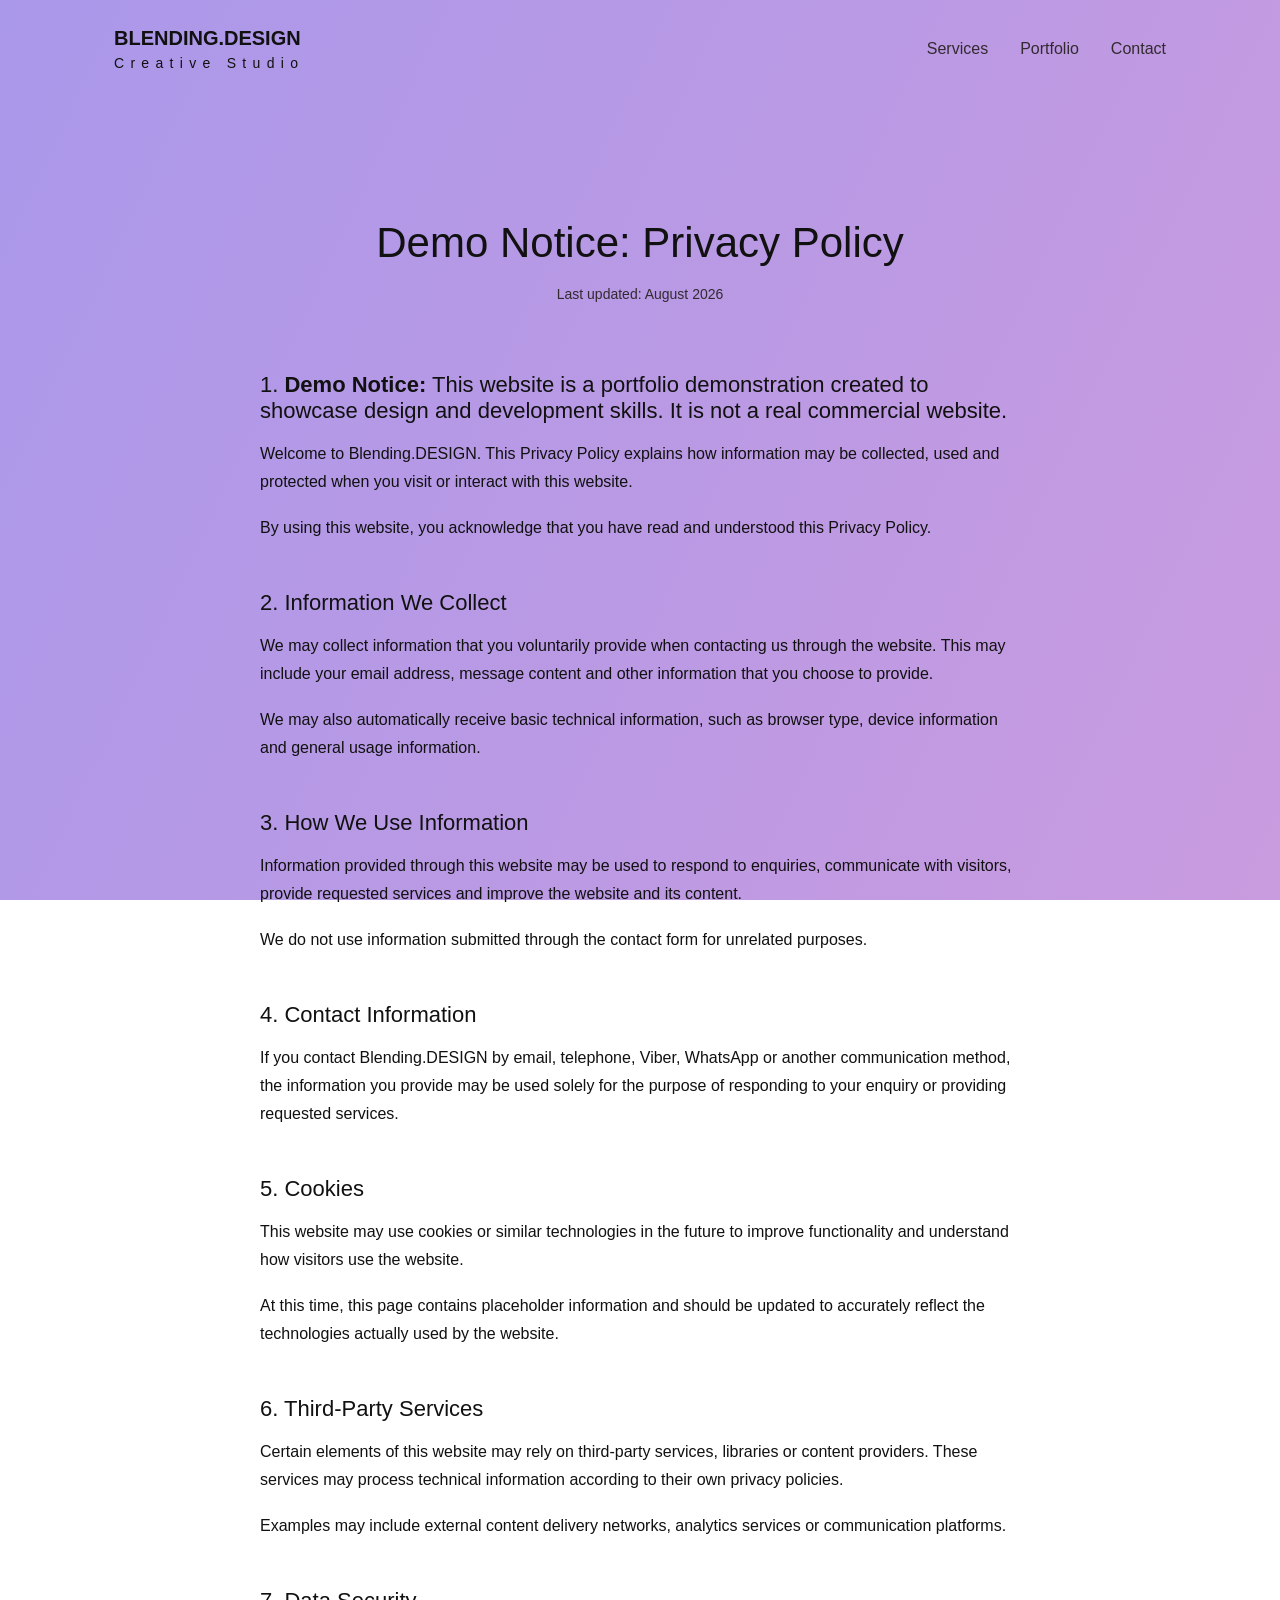
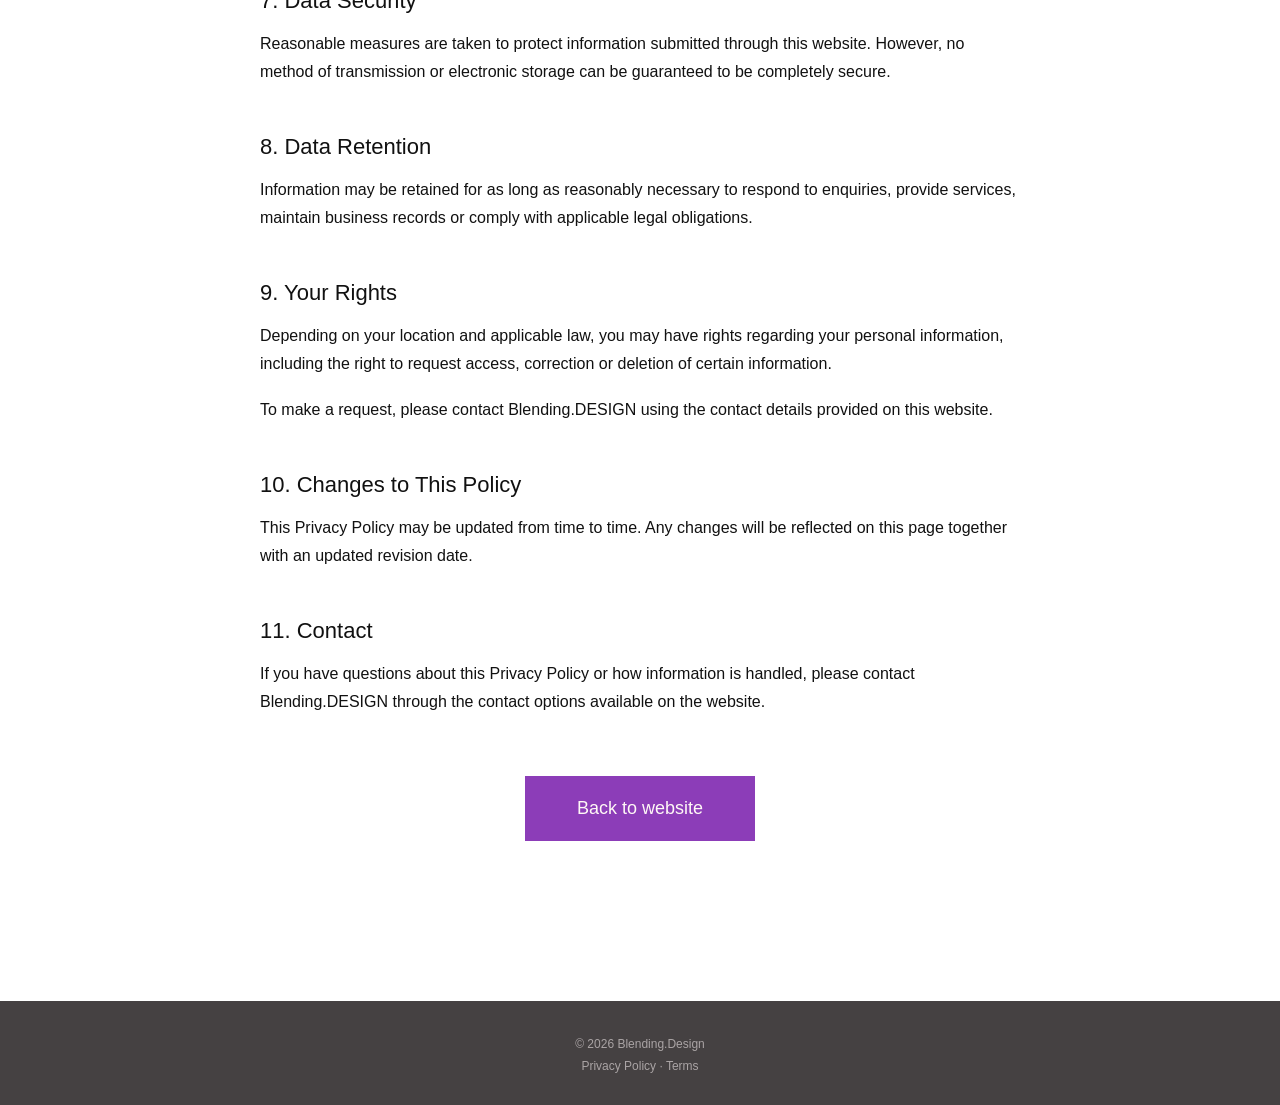
==== privacy.html @ 4c720d29 "refactor" ====
<!doctype html>
<html lang="en">
  <head>
    <meta charset="utf-8" />
    <meta name="viewport" content="width=device-width, initial-scale=1" />

    <title>Privacy Policy — Blending.DESIGN</title>

    <meta
      name="description"
      content="Privacy Policy for Blending.DESIGN."
    />

    <link rel="stylesheet" href="styles.css" />
  </head>

  <body>

    <!-- Header -->
    <header class="header-cnt">
      <div class="nav">
        <a class="logo" href="index.html">
          BLENDING.DESIGN
          <span>Creative Studio</span>
        </a>

        <nav>
          <a href="index.html#services">Services</a>
          <a href="index.html#portfolio">Portfolio</a>
          <a href="index.html#contact">Contact</a>
        </nav>
      </div>
    </header>


    <main id="top">

      <!-- Privacy Policy -->
      <section class="section narrow privacy-page">

        <h1> Demo Notice: Privacy Policy</h1>

        <p class="privacy-intro">
          Last updated: August 2026
        </p>


        <div class="privacy-content">

          <h2>1. <strong>Demo Notice:</strong> This website is a portfolio demonstration
                created to showcase design and development skills. It is not a real
                commercial website.</h2>

          <p>
            Welcome to Blending.DESIGN. This Privacy Policy explains how
            information may be collected, used and protected when you visit
            or interact with this website.
          </p>

          <p>
            By using this website, you acknowledge that you have read and
            understood this Privacy Policy.
          </p>


          <h2>2. Information We Collect</h2>

          <p>
            We may collect information that you voluntarily provide when
            contacting us through the website. This may include your email
            address, message content and other information that you choose
            to provide.
          </p>

          <p>
            We may also automatically receive basic technical information,
            such as browser type, device information and general usage
            information.
          </p>


          <h2>3. How We Use Information</h2>

          <p>
            Information provided through this website may be used to respond
            to enquiries, communicate with visitors, provide requested
            services and improve the website and its content.
          </p>

          <p>
            We do not use information submitted through the contact form for
            unrelated purposes.
          </p>


          <h2>4. Contact Information</h2>

          <p>
            If you contact Blending.DESIGN by email, telephone, Viber,
            WhatsApp or another communication method, the information you
            provide may be used solely for the purpose of responding to your
            enquiry or providing requested services.
          </p>


          <h2>5. Cookies</h2>

          <p>
            This website may use cookies or similar technologies in the
            future to improve functionality and understand how visitors use
            the website.
          </p>

          <p>
            At this time, this page contains placeholder information and
            should be updated to accurately reflect the technologies actually
            used by the website.
          </p>


          <h2>6. Third-Party Services</h2>

          <p>
            Certain elements of this website may rely on third-party
            services, libraries or content providers. These services may
            process technical information according to their own privacy
            policies.
          </p>

          <p>
            Examples may include external content delivery networks,
            analytics services or communication platforms.
          </p>


          <h2>7. Data Security</h2>

          <p>
            Reasonable measures are taken to protect information submitted
            through this website. However, no method of transmission or
            electronic storage can be guaranteed to be completely secure.
          </p>


          <h2>8. Data Retention</h2>

          <p>
            Information may be retained for as long as reasonably necessary
            to respond to enquiries, provide services, maintain business
            records or comply with applicable legal obligations.
          </p>


          <h2>9. Your Rights</h2>

          <p>
            Depending on your location and applicable law, you may have
            rights regarding your personal information, including the right
            to request access, correction or deletion of certain information.
          </p>

          <p>
            To make a request, please contact Blending.DESIGN using the
            contact details provided on this website.
          </p>


          <h2>10. Changes to This Policy</h2>

          <p>
            This Privacy Policy may be updated from time to time. Any changes
            will be reflected on this page together with an updated revision
            date.
          </p>


          <h2>11. Contact</h2>

          <p>
            If you have questions about this Privacy Policy or how
            information is handled, please contact Blending.DESIGN through
            the contact options available on the website.
          </p>

        </div>

        <a class="btn" href="index.html">
          Back to website
        </a>

      </section>

    </main>


    <footer>
      <p>© 2026 Blending.Design</p>

      <p>
        <a href="privacy.html">Privacy Policy</a>
        ·
        <a href="terms.html">Terms</a>
      </p>
    </footer>

    <script src="js/header.js"></script>

  </body>
</html>
---- styles.css ----
:root {
  --background: #b39eea;
  --foreground: #111111;
  --muted-foreground: #322a30;
  --primary: #8c3db8;
  --primary-foreground: #fff8f6;
  --input: rgba(255, 226, 216, 0.72);
  --border: rgba(17, 17, 17, 0.48);
  --radius: 0;
  --font: "Helvetica Neue", Arial, sans-serif;
  --content-width: 1100px;
}

* {
  box-sizing: border-box;
}

html,
body {
  overflow-x: clip;
}

body {
  margin: 0;
  font-family: var(--font);
  color: var(--foreground);
  background: linear-gradient(115deg, #aa98ea 0%, #c99bdf 100%);
  background-attachment: fixed;
}

a {
  color: inherit;
  text-decoration: none;
}

.phone-modal {
  position: fixed;
  inset: 0;
  z-index: 20;
  display: grid;
  place-items: center;
  padding: 24px;
  background: rgba(17, 17, 17, 0.58);
}
.phone-modal[hidden] {
  display: none;
}
.phone-modal-card {
  width: min(100%, 420px);
  padding: 32px;
  background: var(--background);
  color: var(--foreground);
}
.phone-modal-card h2 {
  text-align: left;
  font-size: 24px;
}
.phone-modal-card p {
  margin: 12px 0 24px;
  font-size: 14px;
}
.phone-modal-card label {
  display: block;
  font-size: 14px;
}
.phone-modal-card input {
  width: 100%;
  margin-top: 8px;
  padding: 14px;
  border: 0;
  border-radius: var(--radius);
  font: inherit;
}
.phone-modal-card .btn.block {
  margin-top: 16px;
}
.goverlay {
  background: rgba(0, 0, 0, 0.45) !important;
  backdrop-filter: blur(14px);
  -webkit-backdrop-filter: blur(14px);
}

.header-cnt {
  isolation: isolate;
  position: sticky;
  top: 0;
  z-index: 10;
}
.nav {
  width: min(100%, var(--content-width));
  max-width: var(--content-width);
  margin: 0 auto;
  padding: 28px 24px;
  background-color: transparent;
  transition: background-color 250ms ease, box-shadow 250ms ease;
  display: flex;
  align-items: center;
  justify-content: space-between;
}
.nav::before {
  content: "";
  position: absolute;
  inset: 0;
  z-index: 0;
  background-color: transparent;
  transition: background-color 250ms ease, box-shadow 250ms ease;
}
.nav.is-scrolled {
  background-color: transparent;
}
.nav.is-scrolled::before {
  background-color: #ead7f8;
  box-shadow: 0 2px 12px rgba(17, 17, 17, 0.12);
}
.nav > * {
  position: relative;
  z-index: 1;
}

.logo {
  font-size: 20px;
  font-weight: 700;
  letter-spacing: 0;
  line-height: 1;
}
.logo span {
  display: block;
  margin-top: 8px;
  font-size: 14px;
  font-weight: 400;
  width: 100%;
  letter-spacing: 0.45em;
  text-align: left;
  text-align-last: auto;
  white-space: nowrap;
}
.nav nav {
  display: flex;
  gap: 32px;
  font-size: 16px;
  color: var(--muted-foreground);
}
.nav nav a:hover {
  color: var(--foreground);
}
.languages {
  color: var(--primary);
}
.languages a + a {
  margin-left: 4px;
}

.hero {
  position: relative;
  width: min(100%, var(--content-width));
  max-width: var(--content-width);
  margin: 0 auto;
  padding: 220px 24px 190px;
  text-align: center;
}

.blob {
  position: absolute;
  left: -60px;
  top: 130px;
  width: 160px;
  height: 160px;
  border-radius: 50%;
  background: rgba(190, 163, 237, 0.7);
  clip-path: polygon(
    0 0,
    100% 0,
    100% 55%,
    55% 55%,
    55% 100%,
    0 100%
  );
  filter: blur(12px);
  opacity: 1;
}
.hero h1 {
  position: relative;
  margin: 0;
  font-size: 40px;
  font-weight: 500;
  line-height: 1.3;
  letter-spacing: -0.01em;
}
.hero p {
  position: relative;
  max-width: 440px;
  margin: 28px auto 0;
  font-size: 20px;
  color: var(--foreground);
}

.btn {
  position: relative;
  display: inline-block;
  margin-top: 68px;
  padding: 22px 52px;
  background: var(--primary);
  color: var(--primary-foreground);
  border: 0;
  border-radius: var(--radius);
  font-size: 18px;
  text-transform: none;
  letter-spacing: 0;
  cursor: pointer;
  font-family: inherit;
}
.btn:hover {
  opacity: 0.9;
}
.btn.block {
  display: block;
  width: 100%;
  margin-top: 20px;
  padding: 16px;
  font-size: 16px;
}

.section {
  width: min(100%, var(--content-width));
  max-width: var(--content-width);
  margin: 0 auto;
  padding: 0 24px 170px;
}
.section.narrow {
  max-width: var(--content-width);
}
h2 {
  text-align: center;
  font-size: 38px;
  margin: 0;
}

.accordion {
  margin-top: 52px;
  width: 100%;
}
details {
  border-bottom: 0;
}
summary {
  list-style: none;
  cursor: pointer;
  padding: 16px 0;
  font-size: 16px;
  font-style: italic;
  display: flex;
  justify-content: space-between;
  align-items: center;
  border-bottom: 1px solid var(--border);
}
summary::-webkit-details-marker {
  display: none;
}
summary::after {
  content: "";
  width: 7px;
  height: 7px;
  border-right: 1px solid var(--foreground);
  border-bottom: 1px solid var(--foreground);
  transform: rotate(45deg) translateY(-3px);
  color: var(--muted-foreground);
}
details[open] summary::after {
  transform: rotate(225deg) translate(-1px, -1px);
}
.service-list {
  margin: 0;
  padding: 12px 0 28px 22px;
  font-size: 14px;
  line-height: 1.7;
  color: var(--foreground);
}
.service-list-wrap {
  overflow: hidden;
  height: 0;
  transition: height 350ms ease;
}

#services h2 {
  font-size: 24px;
}

#contact {
  min-width: 0;
  overflow: hidden;
}

.carousel {
  --arrow-space: 0px;
  display: grid;
  grid-template-columns: max-content minmax(0, 1fr) max-content;
  column-gap: 12px;
  width: calc(100% + (var(--arrow-space) * 2));
  margin: 40px 0 0 calc(var(--arrow-space) * -1);
}
.track {
  display: grid;
  width: 100%;
  grid-template-columns: repeat(3, 1fr);
  gap: 12px;
}
.track img {
  width: 100%;
  height: 100%;
  min-width: 0;
  min-height: 0;
  object-fit: contain;
  border-radius: var(--radius);
  display: block;
}
.portfolio-item {
  display: grid;
  place-items: center;
  min-width: 0;
  aspect-ratio: 1 / 1;
  overflow: hidden;
}
.portfolio-item:hover img {
  opacity: 0.85;
}
.gslide-description {
  display: none !important;
}
.gslide-image img {
  aspect-ratio: 1 / 1;
  object-fit: contain;
}
.arrow {
  background: none;
  border: 0;
  font-size: 32px;
  line-height: 1;
  color: var(--muted-foreground);
  cursor: pointer;
  padding: 8px;
}
.arrow:hover {
  color: var(--foreground);
}

.form {
  width: 100%;
  max-width: 650px;
  margin: 32px auto 0;
}
.form label {
  display: block;
  margin-top: 24px;
  font-size: 16px;
  color: var(--foreground);
}
.form input,
.form textarea {
  width: 100%;
  margin-top: 10px;
  padding: 16px 28px;
  font-family: inherit;
  font-size: 16px;
  border: 0;
  border-radius: var(--radius);
  background: #ffffff;
  resize: none;
}
.form input {
  height: 55px;
}
.form textarea {
  height: 140px;
  background: #ead7f8;
}
.form textarea::placeholder {
  color: #d5bde9;
}
.form input:focus,
.form textarea:focus {
  outline: 2px solid var(--primary);
}

.email {
  background: #ead7f8 !important;
}

.contact-icons {
  width: min(100%, var(--content-width));
  margin: 0 auto;
  display: flex;
  justify-content: center;
  gap: 64px;
  padding: 0 24px 80px;
  text-align: center;
  font-size: 16px;
  color: var(--muted-foreground);
}
.contact-icons p {
  margin: 0 0 12px;
}
.icon {
  display: inline-flex;
  align-items: center;
  justify-content: center;
  width: 56px;
  height: 56px;
  border-radius: var(--radius);
  background: var(--primary);
  color: var(--primary-foreground);
  font-size: 28px;
  font-weight: 700;
}
.icon img {
  width: 36px;
  height: 36px;
  object-fit: contain;
}
.chat-viber {
  background: var(--primary);
}
.chat-viber img {
  width: 56px;
  height: 56px;
}
.icon-row {
  display: inline-flex;
  gap: 8px;
}

footer {
  background: #454142;
  color: #aaa4a5;
  text-align: center;
  padding: 36px 16px 32px;
  font-size: 12px;
  letter-spacing: 0;
}

footer p {
  margin: 0;
}

footer p + p {
  margin-top: 8px;
}

.privacy-page {
  padding-top: 120px;
  padding-bottom: 160px;
}

.privacy-page > h1 {
  margin: 0;
  text-align: center;
  font-size: 42px;
  font-weight: 500;
  line-height: 1.2;
}

.privacy-intro {
  margin: 18px 0 70px;
  text-align: center;
  font-size: 14px;
  color: var(--muted-foreground);
}

.privacy-content {
  max-width: 760px;
  margin: 0 auto;
}

.privacy-content h2 {
  margin: 48px 0 16px;
  text-align: left;
  font-size: 22px;
  font-weight: 500;
}

.privacy-content h2:first-child {
  margin-top: 0;
}

.privacy-content p {
  margin: 0 0 18px;
  font-size: 16px;
  line-height: 1.75;
  color: var(--foreground);
}

.privacy-page .btn {
  display: block;
  width: fit-content;
  margin: 60px auto 0;
}

@media (max-width: 700px) {
  .privacy-page {
    padding-top: 80px;
    padding-bottom: 100px;
  }

  .privacy-page > h1 {
    font-size: 32px;
  }

  .privacy-intro {
    margin-bottom: 50px;
  }

  .privacy-content h2 {
    font-size: 19px;
    margin-top: 38px;
  }

  .privacy-content p {
    font-size: 15px;
    line-height: 1.7;
  }
}

@media (max-width: 700px) {
  .nav {
    align-items: flex-start;
  }
  .nav nav {
    gap: 12px;
    flex-wrap: wrap;
    justify-content: flex-end;
    font-size: 12px;
  }
  .logo {
    font-size: 15px;
  }
  .logo span {
    font-size: 10px;
  }
  .hero {
    padding-top: 150px;
    padding-bottom: 140px;
  }
  .hero h1 {
    font-size: 30px;
  }
  .hero p {
    font-size: 16px;
  }
  .blob {
    left: -30px;
    top: 80px;
  }
  .carousel {
    position: relative;

    width: 100%;
    margin: 40px 0 0;

    display: block;
  }

  .track {
    width: 100%;
    grid-template-columns: repeat(2, 1fr);
  }

  .arrow {
    position: absolute;
    top: 50%;
    z-index: 2;

    transform: translateY(-50%);

    width: 32px;
    height: 48px;

    display: flex;
    align-items: center;
    justify-content: center;

    padding: 0;
    font-size: 32px;
  }

  .arrow[data-dir="-1"] {
    left: -30px;
  }

  .arrow[data-dir="1"] {
    right: -30px;
  }

  .contact-icons {
    gap: 32px;
  }
}
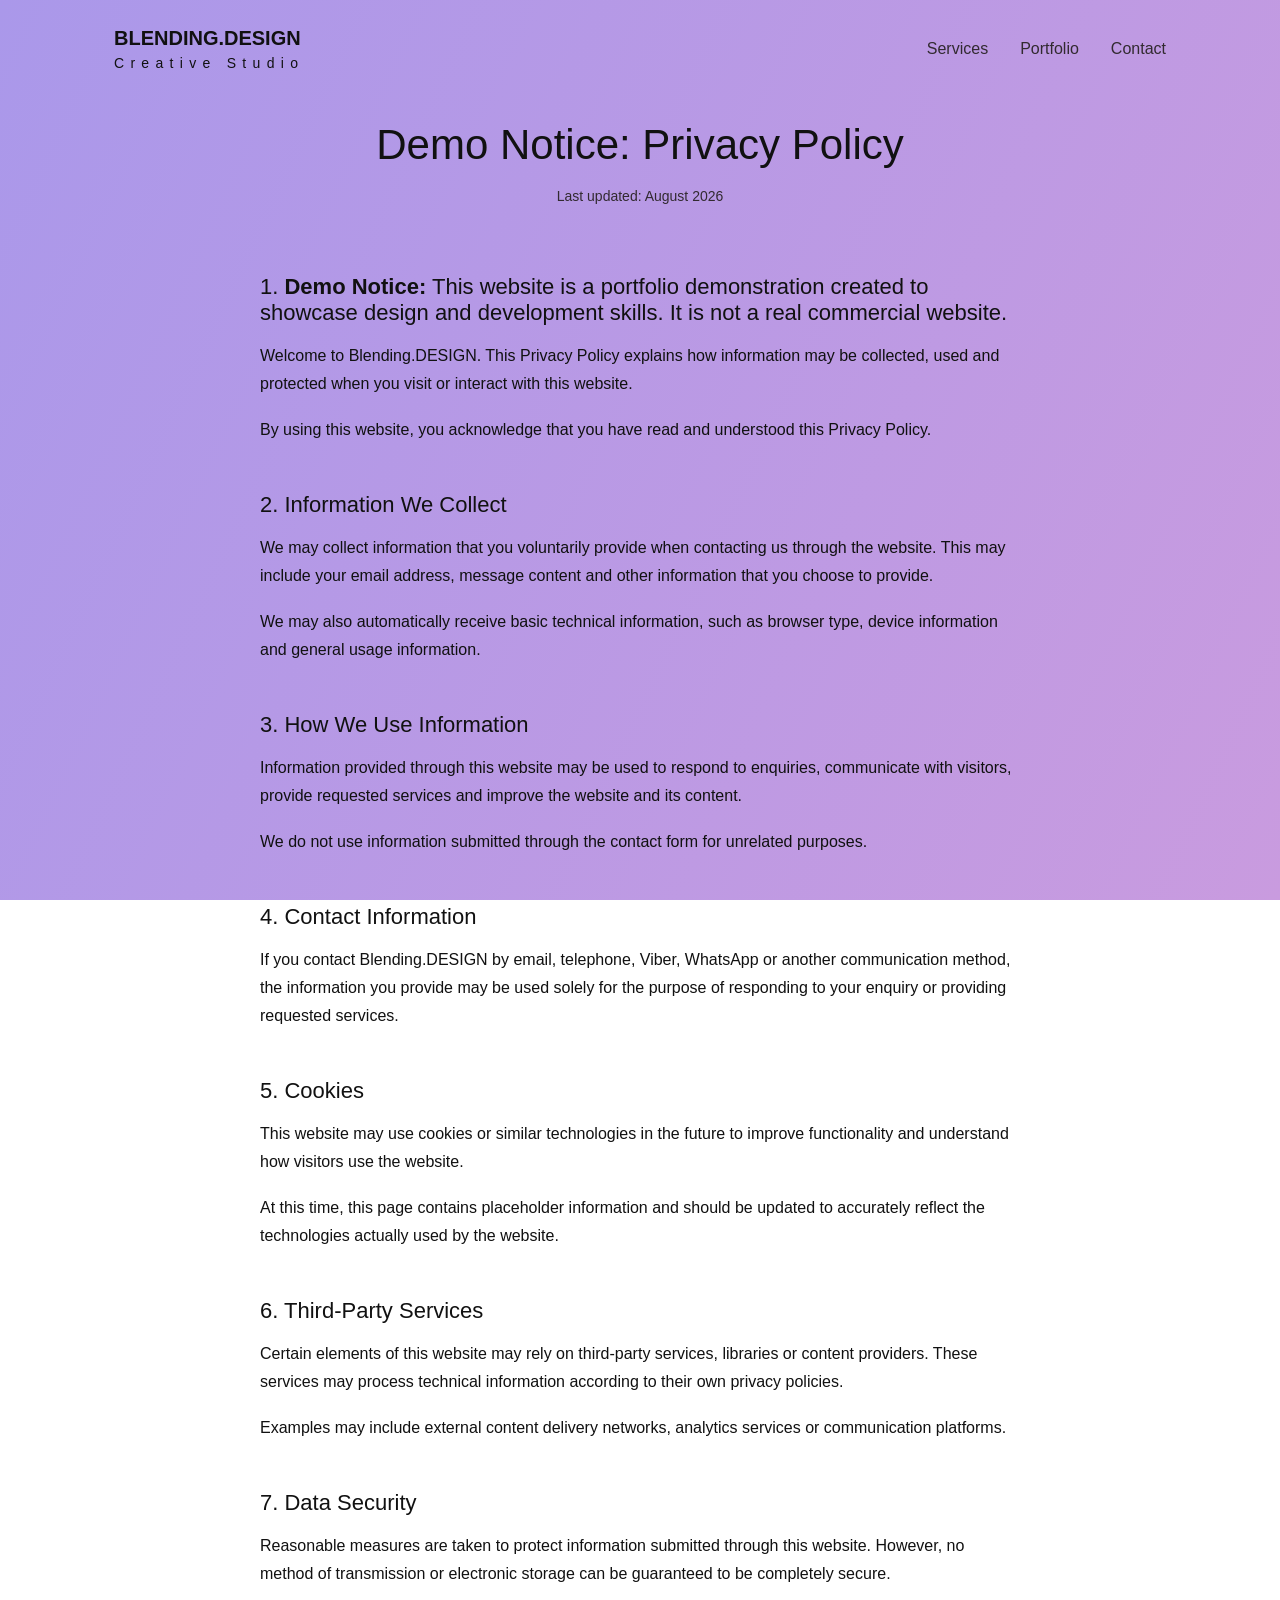
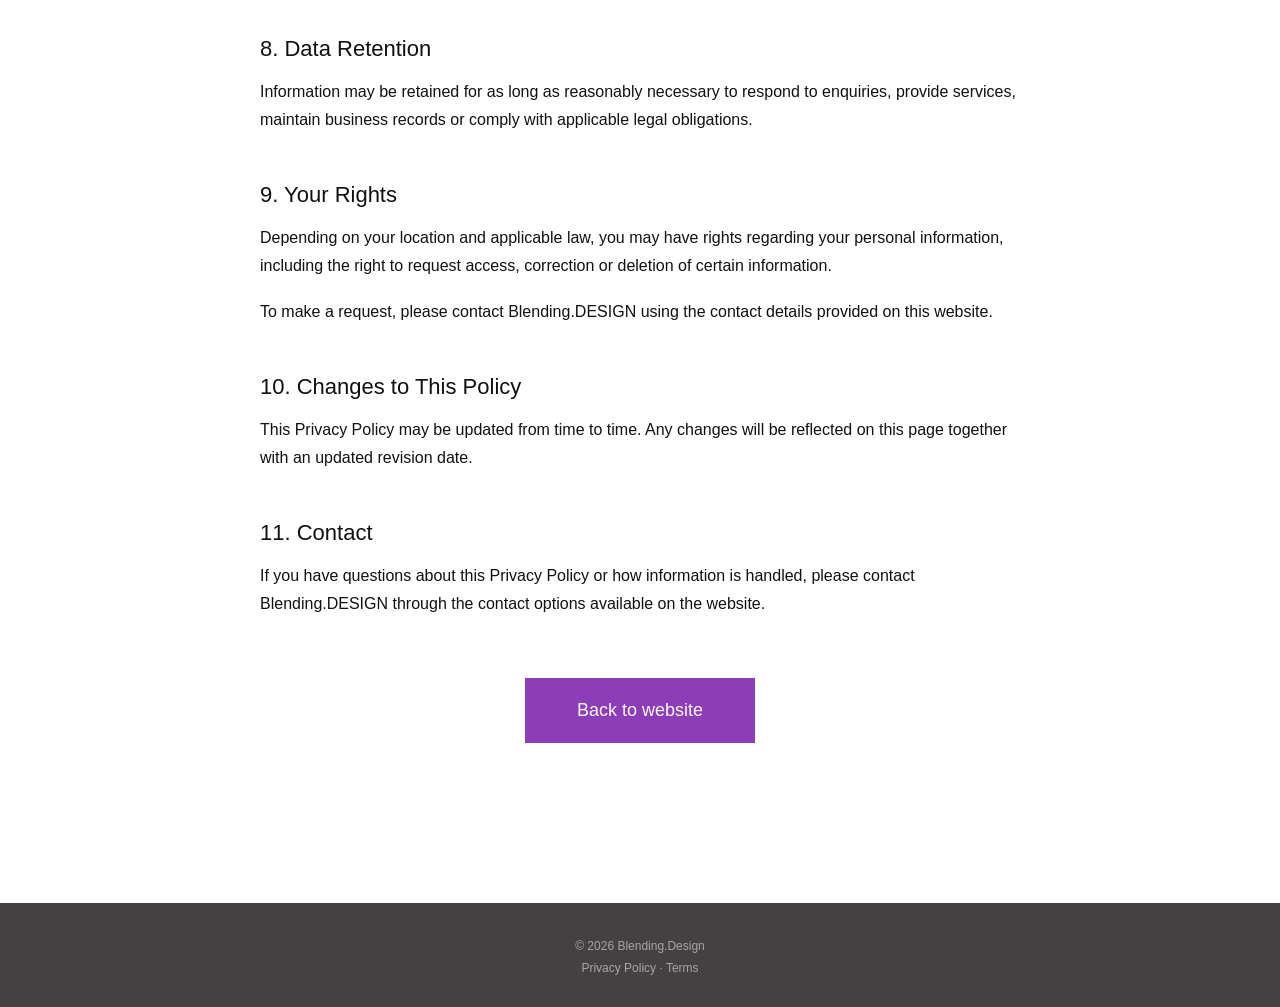
==== commit fd3bcf00: "change gradiant on scroll" ====
--- a/privacy.html
+++ b/privacy.html
@@ -203,7 +203,7 @@
       </p>
     </footer>
 
-    <script src="js/header.js"></script>
+    <script src="js/scroll.js"></script>
 
   </body>
 </html>
--- a/styles.css
+++ b/styles.css
@@ -9,6 +9,110 @@
   --radius: 0;
   --font: "Helvetica Neue", Arial, sans-serif;
   --content-width: 1100px;
+--gradient-angle: 115deg;
+--gradient-left: #aa98ea;
+--gradient-right: #c99bdf;
+
+}
+
+/* =========================
+   DESKTOP HOVERS
+========================= */
+
+@media (min-width: 701px) {
+  /* Base link transition */
+  a {
+    transition:
+      color 180ms ease,
+      opacity 180ms ease;
+  }
+
+  /* =========================
+     NAVIGATION
+  ========================= */
+
+  .nav nav a {
+    position: relative;
+    transition: color 180ms ease;
+  }
+
+  .nav nav a::after {
+    content: "";
+    position: absolute;
+    left: 0;
+    bottom: -6px;
+    width: 100%;
+    height: 1px;
+    background: var(--primary);
+
+    transform: scaleX(0);
+    transform-origin: left;
+    transition: transform 180ms ease;
+  }
+
+  .nav nav a:hover {
+    color: var(--primary);
+  }
+
+  .nav nav a:hover::after {
+    transform: scaleX(1);
+  }
+
+  /* =========================
+     TEXT LINKS
+  ========================= */
+
+  a:not(:has(img)):not(.nav nav a):not(.btn):hover {
+    color: var(--primary);
+  }
+
+  /* =========================
+     IMAGE LINKS
+  ========================= */
+
+  a:has(img):hover {
+    opacity: 0.7;
+  }
+
+  /* =========================
+     LOGO
+  ========================= */
+
+  .logo:hover {
+    color: var(--foreground);
+  }
+
+  /* =========================
+     BUTTONS
+  ========================= */
+
+  .btn {
+    color: var(--primary-foreground);
+
+    transition:
+      background-color 180ms ease,
+      box-shadow 180ms ease,
+      transform 180ms ease;
+  }
+
+  .btn:hover {
+    color: var(--primary-foreground);
+    background-color: #7932a0;
+    box-shadow: 0 6px 18px rgba(140, 61, 184, 0.28);
+    transform: translateY(-2px);
+  }
+
+  /* =========================
+     PORTFOLIO IMAGES
+  ========================= */
+
+  .portfolio-item img {
+    transition: opacity 180ms ease;
+  }
+
+  .portfolio-item:hover img {
+    opacity: 0.7;
+  }
 }
 
 * {
@@ -20,11 +124,60 @@
   overflow-x: clip;
 }
 
+  /* =========================
+     Auto rotation of gradiant
+  ========================= */
+
+/* body {
+  margin: 0;
+  font-family: var(--font);
+  color: var(--foreground);
+
+  background: linear-gradient(
+    115deg,
+    #aa98ea 0%,
+    #c99bdf 100%
+  );
+
+  background-size: 200% 200%;
+  animation: gradientRotate 12s ease-in-out infinite;
+
+  background-attachment: fixed;
+}
+
+@keyframes gradientRotate {
+  0% {
+    background-position: 0% 0%;
+  }
+
+  25% {
+    background-position: 100% 0%;
+  }
+
+  50% {
+    background-position: 100% 100%;
+  }
+
+  75% {
+    background-position: 0% 100%;
+  }
+
+  100% {
+    background-position: 0% 0%;
+  }
+} */
+
 body {
   margin: 0;
   font-family: var(--font);
   color: var(--foreground);
-  background: linear-gradient(115deg, #aa98ea 0%, #c99bdf 100%);
+
+  background: linear-gradient(
+    var(--gradient-angle),
+    #aa98ea 0%,
+    #c99bdf 100%
+  );
+
   background-attachment: fixed;
 }
 
@@ -80,11 +233,22 @@
   -webkit-backdrop-filter: blur(14px);
 }
 
+.hidden-honeypot {
+  position: absolute;
+  overflow: hidden;
+  clip: rect(0 0 0 0);
+  height: 1px;
+  width: 1px;
+  margin: -1px;
+  padding: 0;
+  border: 0;
+}
+
 .header-cnt {
-  isolation: isolate;
-  position: sticky;
+  position: fixed;
   top: 0;
   z-index: 10;
+  width: 100%;
 }
 .nav {
   width: min(100%, var(--content-width));
@@ -150,14 +314,6 @@
   margin-left: 4px;
 }
 
-.hero {
-  position: relative;
-  width: min(100%, var(--content-width));
-  max-width: var(--content-width);
-  margin: 0 auto;
-  padding: 220px 24px 190px;
-  text-align: center;
-}
 
 .blob {
   position: absolute;
@@ -209,9 +365,7 @@
   cursor: pointer;
   font-family: inherit;
 }
-.btn:hover {
-  opacity: 0.9;
-}
+
 .btn.block {
   display: block;
   width: 100%;
@@ -281,10 +435,6 @@
   transition: height 350ms ease;
 }
 
-#services h2 {
-  font-size: 24px;
-}
-
 #contact {
   min-width: 0;
   overflow: hidden;
@@ -309,7 +459,7 @@
   height: 100%;
   min-width: 0;
   min-height: 0;
-  object-fit: contain;
+  object-fit: cover;
   border-radius: var(--radius);
   display: block;
 }
@@ -328,7 +478,7 @@
 }
 .gslide-image img {
   aspect-ratio: 1 / 1;
-  object-fit: contain;
+  object-fit: cover;
 }
 .arrow {
   background: none;
@@ -519,6 +669,25 @@
   }
 }
 
+.hero {
+  position: relative;
+  width: min(100%, var(--content-width));
+  max-width: var(--content-width);
+
+  min-height: 100vh;
+  min-height: 100svh;
+
+  margin: 0 auto;
+  padding: 160px 24px 120px;
+
+  display: flex;
+  flex-direction: column;
+  align-items: center;
+  justify-content: center;
+
+  text-align: center;
+}
+
 @media (max-width: 700px) {
   .nav {
     align-items: flex-start;
@@ -536,8 +705,8 @@
     font-size: 10px;
   }
   .hero {
-    padding-top: 150px;
-    padding-bottom: 140px;
+    min-height: 100svh;
+    padding: 120px 24px 80px;
   }
   .hero h1 {
     font-size: 30px;
